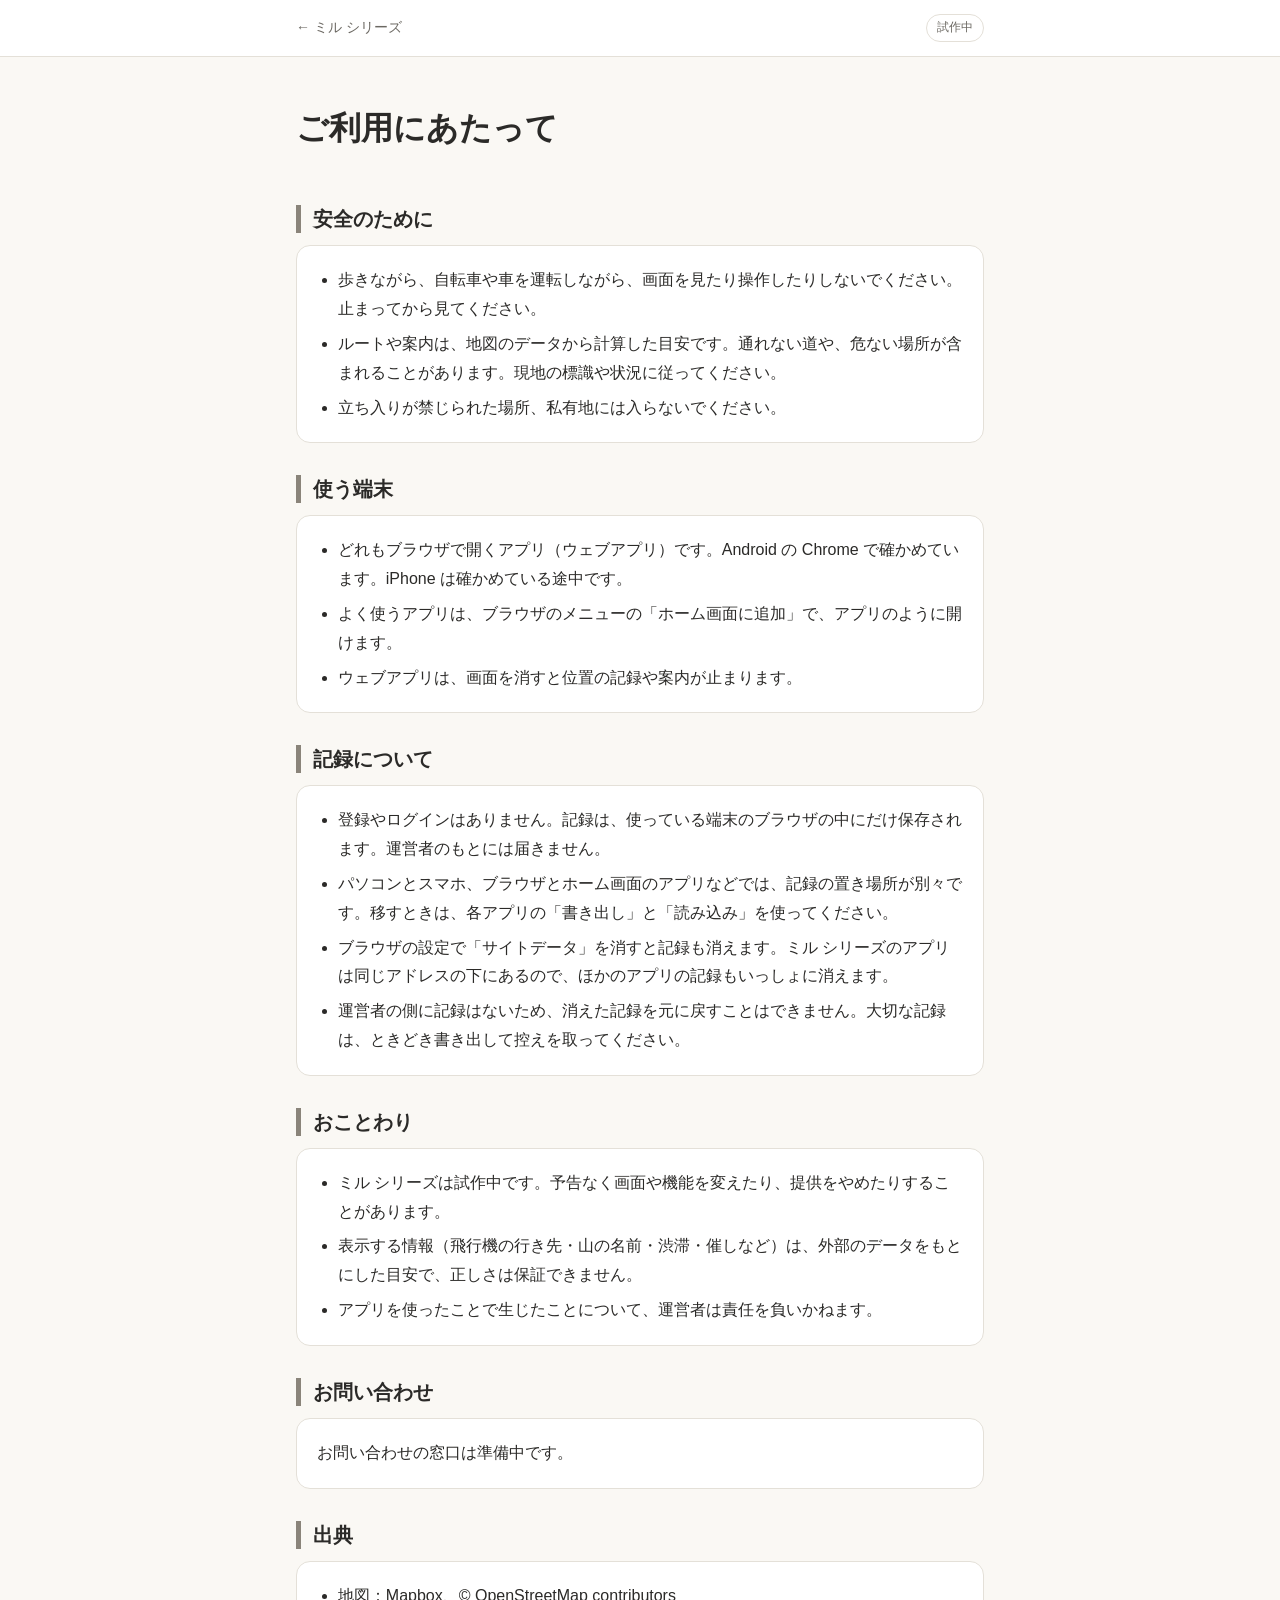
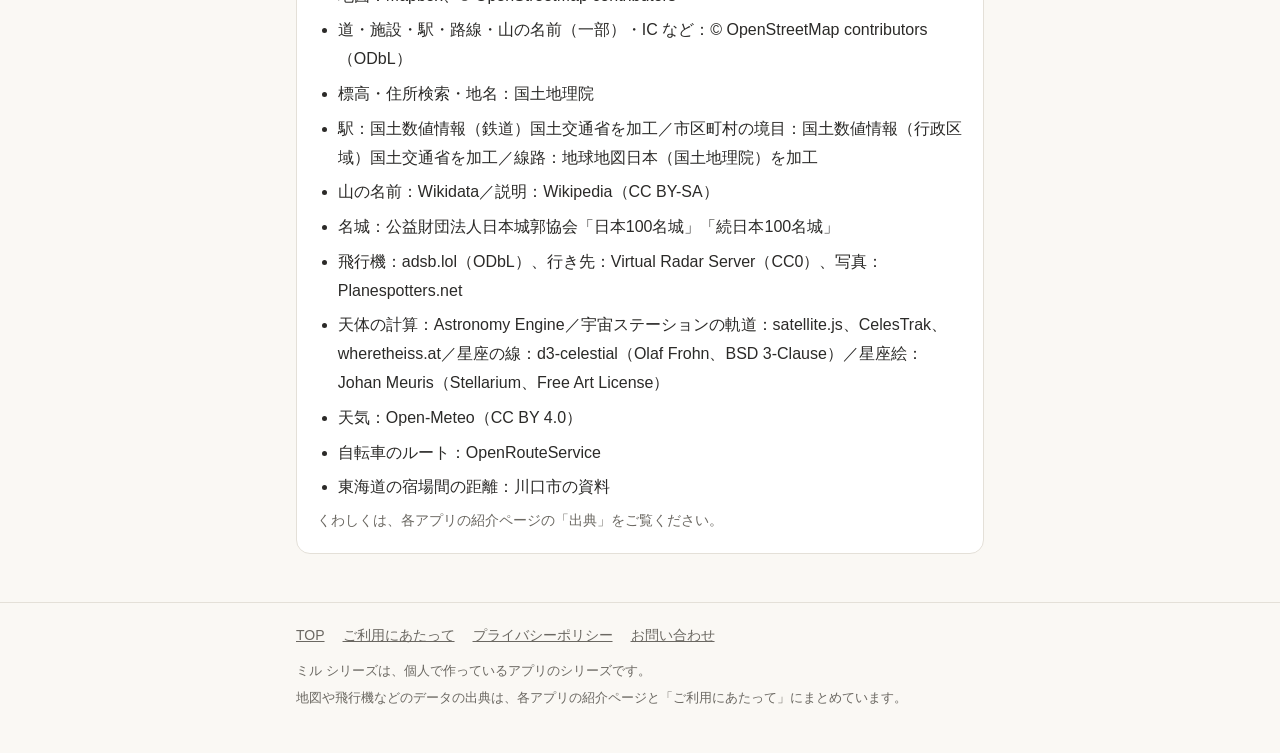
==== notes.html @ 1e2b27ea "Add files via upload" ====
<!DOCTYPE html>
<html lang="ja">
<head>
<meta charset="utf-8">
<meta name="viewport" content="width=device-width, initial-scale=1">
<!-- 公開するまでは検索に出さない（公開するときにこの1行を消す） -->
<meta name="robots" content="noindex, nofollow">
<title>ご利用にあたって｜ミル シリーズ</title>
<meta name="description" content="ミル シリーズを使う前に知っておいてほしいこと、出典、お問い合わせ。">
<meta name="theme-color" content="#faf8f4" media="(prefers-color-scheme: light)">
<meta name="theme-color" content="#1c1f1e" media="(prefers-color-scheme: dark)">
<meta property="og:type" content="website">
<meta property="og:title" content="ご利用にあたって｜ミル シリーズ">
<meta property="og:description" content="ミル シリーズを使う前に知っておいてほしいこと、出典、お問い合わせ。">
<meta property="og:image" content="https://nhori-navi.github.io/og.png">
<meta name="twitter:card" content="summary_large_image">
<link rel="icon" type="image/png" href="favicon-48.png">
<link rel="apple-touch-icon" href="apple-touch-icon.png">
<link rel="stylesheet" href="style.css?v=3">
<script src="site.js?v=3" defer></script>
</head>
<body>
<header class="site"><div class="wrap narrow">
  <a class="back" href="./">← <span class="series">ミル シリーズ</span></a><span class="badge-trial">試作中</span>
</div></header>

<main class="wrap narrow">
  <div class="hero"><h1>ご利用にあたって</h1></div>

  <section>
    <h2>安全のために</h2>
    <div class="box"><ul class="plain">
      <li>歩きながら、自転車や車を運転しながら、画面を見たり操作したりしないでください。止まってから見てください。</li>
      <li>ルートや案内は、地図のデータから計算した目安です。通れない道や、危ない場所が含まれることがあります。現地の標識や状況に従ってください。</li>
      <li>立ち入りが禁じられた場所、私有地には入らないでください。</li>
    </ul></div>
  </section>

  <section>
    <h2>使う端末</h2>
    <div class="box"><ul class="plain">
      <li>どれもブラウザで開くアプリ（ウェブアプリ）です。Android の Chrome で確かめています。iPhone は確かめている途中です。</li>
      <li>よく使うアプリは、ブラウザのメニューの「ホーム画面に追加」で、アプリのように開けます。</li>
      <li>ウェブアプリは、画面を消すと位置の記録や案内が止まります。</li>
    </ul></div>
  </section>

  <section>
    <h2>記録について</h2>
    <div class="box"><ul class="plain">
      <li>登録やログインはありません。記録は、使っている端末のブラウザの中にだけ保存されます。運営者のもとには届きません。</li>
      <li>パソコンとスマホ、ブラウザとホーム画面のアプリなどでは、記録の置き場所が別々です。移すときは、各アプリの「書き出し」と「読み込み」を使ってください。</li>
      <li>ブラウザの設定で「サイトデータ」を消すと記録も消えます。ミル シリーズのアプリは同じアドレスの下にあるので、ほかのアプリの記録もいっしょに消えます。</li>
      <li>運営者の側に記録はないため、消えた記録を元に戻すことはできません。大切な記録は、ときどき書き出して控えを取ってください。</li>
    </ul></div>
  </section>

  <section>
    <h2>おことわり</h2>
    <div class="box"><ul class="plain">
      <li>ミル シリーズは試作中です。予告なく画面や機能を変えたり、提供をやめたりすることがあります。</li>
      <li>表示する情報（飛行機の行き先・山の名前・渋滞・催しなど）は、外部のデータをもとにした目安で、正しさは保証できません。</li>
      <li>アプリを使ったことで生じたことについて、運営者は責任を負いかねます。</li>
    </ul></div>
  </section>

  <section id="contact">
    <h2>お問い合わせ</h2>
    <div class="box"><p>お問い合わせの窓口は準備中です。</p></div>
  </section>

  <section>
    <h2>出典</h2>
    <div class="box"><ul class="plain">
      <li>地図：Mapbox、© OpenStreetMap contributors</li>
      <li>道・施設・駅・路線・山の名前（一部）・IC など：© OpenStreetMap contributors（ODbL）</li>
      <li>標高・住所検索・地名：国土地理院</li>
      <li>駅：国土数値情報（鉄道）国土交通省を加工／市区町村の境目：国土数値情報（行政区域）国土交通省を加工／線路：地球地図日本（国土地理院）を加工</li>
      <li>山の名前：Wikidata／説明：Wikipedia（CC BY-SA）</li>
      <li>名城：公益財団法人日本城郭協会「日本100名城」「続日本100名城」</li>
      <li>飛行機：adsb.lol（ODbL）、行き先：Virtual Radar Server（CC0）、写真：Planespotters.net</li>
      <li>天体の計算：Astronomy Engine／宇宙ステーションの軌道：satellite.js、CelesTrak、wheretheiss.at／星座の線：d3-celestial（Olaf Frohn、BSD 3-Clause）／星座絵：Johan Meuris（Stellarium、Free Art License）</li>
      <li>天気：Open-Meteo（CC BY 4.0）</li>
      <li>自転車のルート：OpenRouteService</li>
      <li>東海道の宿場間の距離：川口市の資料</li>
    </ul>
    <p class="note">くわしくは、各アプリの紹介ページの「出典」をご覧ください。</p></div>
  </section>
</main>

<footer class="site"><div class="wrap narrow">
  <nav><a href="./">TOP</a><a href="notes.html">ご利用にあたって</a><a href="policy.html">プライバシーポリシー</a><a href="notes.html#contact">お問い合わせ</a></nav>
  <p><span class="series">ミル シリーズ</span>は、個人で作っているアプリのシリーズです。</p>
  <p>地図や飛行機などのデータの出典は、各アプリの紹介ページと「ご利用にあたって」にまとめています。</p>
</div></footer>
</body>
</html>
---- style.css ----
/* ミル シリーズ 共通の見た目（v3：2026-10-28 6つのアプリ・本物のアイコン・暗い画面） */
:root{
  --bg:#faf8f4; --card:#fff; --text:#2b2a28; --sub:#6b6862; --line:#e4e0d8; --soft:#f3f0ea;
  /* アプリの色（アプリの中の色にそろえ、文字にしても読める濃さに） */
  --michi:#1e8a4c; --megu:#7a5c8e; --ten:#2f68b8; --yama:#3f7a45; --komu:#c9663f; --chari:#3d8b6e;
  --app:#8a847a;
}
@media (prefers-color-scheme: dark){
  :root{--bg:#1c1f1e; --card:#262b29; --text:#eef1ef; --sub:#b4bcb7; --line:#3a413e; --soft:#2d3330;
    --michi:#5ccf8a; --megu:#c4a3da; --ten:#86b4ef; --yama:#8cc493; --komu:#f0a27e; --chari:#7fcdb0}
}
.app-michi{--app:var(--michi)} .app-megu{--app:var(--megu)} .app-ten{--app:var(--ten)} .app-yama{--app:var(--yama)} .app-komu{--app:var(--komu)} .app-chari{--app:var(--chari)}
*{box-sizing:border-box}
html{-webkit-text-size-adjust:100%}
body{margin:0;background:var(--bg);color:var(--text);font-size:16px;line-height:1.8;
  font-family:"Hiragino Sans","Hiragino Kaku Gothic ProN","Noto Sans JP","Yu Gothic UI","Meiryo",sans-serif}
a{color:var(--app)}
img{max-width:100%}
.wrap{max-width:960px;margin:0 auto;padding:0 16px}
.narrow{max-width:720px}

/* 上の帯 */
header.site{background:var(--card);border-bottom:1px solid var(--line)}
header.site .wrap{display:flex;align-items:center;justify-content:space-between;gap:12px;min-height:56px}
.brand{font-weight:700;color:var(--text);text-decoration:none;display:flex;align-items:center;gap:8px}
.brand img{width:28px;height:28px;border-radius:7px}
.back{font-size:14px;color:var(--sub);text-decoration:none}
.badge-trial{font-size:12px;color:var(--sub);border:1px solid var(--line);border-radius:999px;padding:2px 10px;white-space:nowrap}

/* はじめの見出し */
.hero{padding:36px 0 8px}
.hero h1{font-size:26px;line-height:1.45;margin:0 0 14px}
.lead{margin:0 0 12px}
.app-title{display:flex;align-items:center;gap:14px;margin-bottom:12px}
.app-title h1{margin:0;line-height:1.3}
.app-title .yomi{display:block;font-size:13px;font-weight:400;color:var(--sub)}

/* アプリの印（本物のアイコン。ないアプリは頭文字の丸） */
.mark{width:52px;height:52px;border-radius:13px;background:var(--app);color:#fff;display:flex;align-items:center;justify-content:center;font-size:22px;font-weight:700;flex:none;overflow:hidden;box-shadow:0 1px 3px rgba(0,0,0,.18)}
.mark img{width:100%;height:100%;display:block}
.mark.big{width:68px;height:68px;border-radius:16px;font-size:28px}
.mark.small{width:40px;height:40px;border-radius:10px;font-size:17px}

/* カード */
.cards{display:grid;grid-template-columns:1fr;gap:16px;margin:20px 0}
.card{background:var(--card);border:1px solid var(--line);border-top:5px solid var(--app);border-radius:14px;padding:18px 20px;display:flex;flex-direction:column}
.card-head{display:flex;align-items:center;gap:12px}
.name{font-weight:700;font-size:19px;margin:0;line-height:1.3}
.meta{font-size:13px;color:var(--sub);margin:0}
.cards.mini .card{padding:14px 16px}
.cards.mini .name{font-size:17px}

/* ボタン（指で押しやすい高さ） */
.btns{display:flex;gap:10px;flex-wrap:wrap}
.btn{display:inline-flex;align-items:center;justify-content:center;min-height:48px;padding:0 22px;border-radius:10px;text-decoration:none;font-weight:700;font-size:15px}
.btn.main{background:var(--app);color:#fff}
.btn.sub{background:var(--card);border:1px solid var(--line);color:var(--text)}
.btn:hover{filter:brightness(1.06)}
@media (prefers-color-scheme: dark){.btn.main{color:#14201a}}

/* 本文のまとまり */
section{margin:32px 0}
h2{font-size:20px;line-height:1.4;margin:0 0 12px;padding-left:12px;border-left:5px solid var(--app)}
h2 .sub{font-size:13px;font-weight:400;color:var(--sub);margin-left:6px}
h3{font-size:16px;margin:16px 0 4px}
.box{background:var(--card);border:1px solid var(--line);border-radius:14px;padding:14px 20px}
.box p{margin:6px 0}
ul.plain,ol.steps{margin:0;padding-left:1.3em}
ul.plain li,ol.steps li{margin:6px 0}
ul.tags{list-style:none;margin:0;padding:0}
ul.tags li{display:flex;gap:10px;align-items:flex-start;margin:8px 0}
.tag{flex:none;font-size:12px;font-weight:700;border-radius:6px;padding:1px 8px;margin-top:4px;line-height:1.7}
.tag.ok{background:#e3efe4;color:#2f5a33}
.tag.wip{background:#fbebd9;color:#7a4a12}
.tag.plan{background:#eceae4;color:#55534d}
.note{font-size:14px;color:var(--sub)}
.warn{background:#fdf0e9;border:2px solid var(--komu);border-radius:14px;padding:12px 18px;font-weight:700;color:#7a3416;margin:20px 0 0}
@media (prefers-color-scheme: dark){.warn{background:#3a2a22;color:#f6c9b2}}

/* 「〜たら」の場面 */
ul.scenes{list-style:none;margin:12px 0 16px;padding:0;flex:1}
ul.scenes li{position:relative;padding-left:16px;margin:4px 0;line-height:1.65}
ul.scenes li::before{content:"";position:absolute;left:2px;top:.62em;width:6px;height:6px;border-radius:50%;background:var(--app)}
.hero ul.scenes li{font-weight:700;font-size:17px}

/* TOPの冒頭 */
.eyebrow{font-size:14px;color:var(--sub);letter-spacing:.15em;margin:0 0 10px}
ul.hero-lines{list-style:none;margin:0 0 18px;padding:0}
ul.hero-lines li{font-size:21px;font-weight:700;line-height:1.6;color:var(--app);margin:2px 0}

/* 4つのつながり */
.link-box{background:var(--card);border:1px solid var(--line);border-radius:14px;padding:16px 20px}
.link-icons{display:flex;gap:10px;align-items:center;margin-bottom:8px}
.link-icons .plus{color:var(--sub);font-weight:700}
ul.links{list-style:none;margin:0;padding:0}
ul.links li{display:flex;gap:10px;margin:10px 0;line-height:1.6}
ul.links li b.ic{flex:none;width:28px;text-align:center;font-size:20px;line-height:1.3}

/* パソコンで見ている人にだけ出す一言（マウスで操作する端末） */
.pc-note{display:none;background:#eef3f9;border-radius:10px;padding:10px 14px;font-size:14px;color:#2f4f73;margin:16px 0}
@media (hover:hover) and (pointer:fine){.pc-note{display:block}}
@media (prefers-color-scheme: dark){.pc-note{background:#22303f;color:#c3d6ee}}

/* 表（送る情報など） */
.tbl{width:100%;border-collapse:collapse;font-size:14px;line-height:1.6}
.tbl th,.tbl td{border-bottom:1px solid var(--line);padding:8px 6px;text-align:left;vertical-align:top}
.tbl th{font-weight:700;background:var(--soft)}
.tbl-wrap{overflow-x:auto}

/* 下の帯 */
footer.site{border-top:1px solid var(--line);margin-top:48px;padding:20px 0 40px;font-size:13px;color:var(--sub)}
footer.site p{margin:4px 0}
footer.site nav{display:flex;flex-wrap:wrap;gap:6px 18px;margin-bottom:10px}
footer.site nav a{color:var(--sub);font-size:14px}

/* 画面が広いとき（パソコン・タブレット） */
@media (min-width:720px){
  .cards{grid-template-columns:1fr 1fr}
  .hero{padding-top:48px}
  .hero h1{font-size:32px}
  ul.hero-lines li{font-size:26px}
}
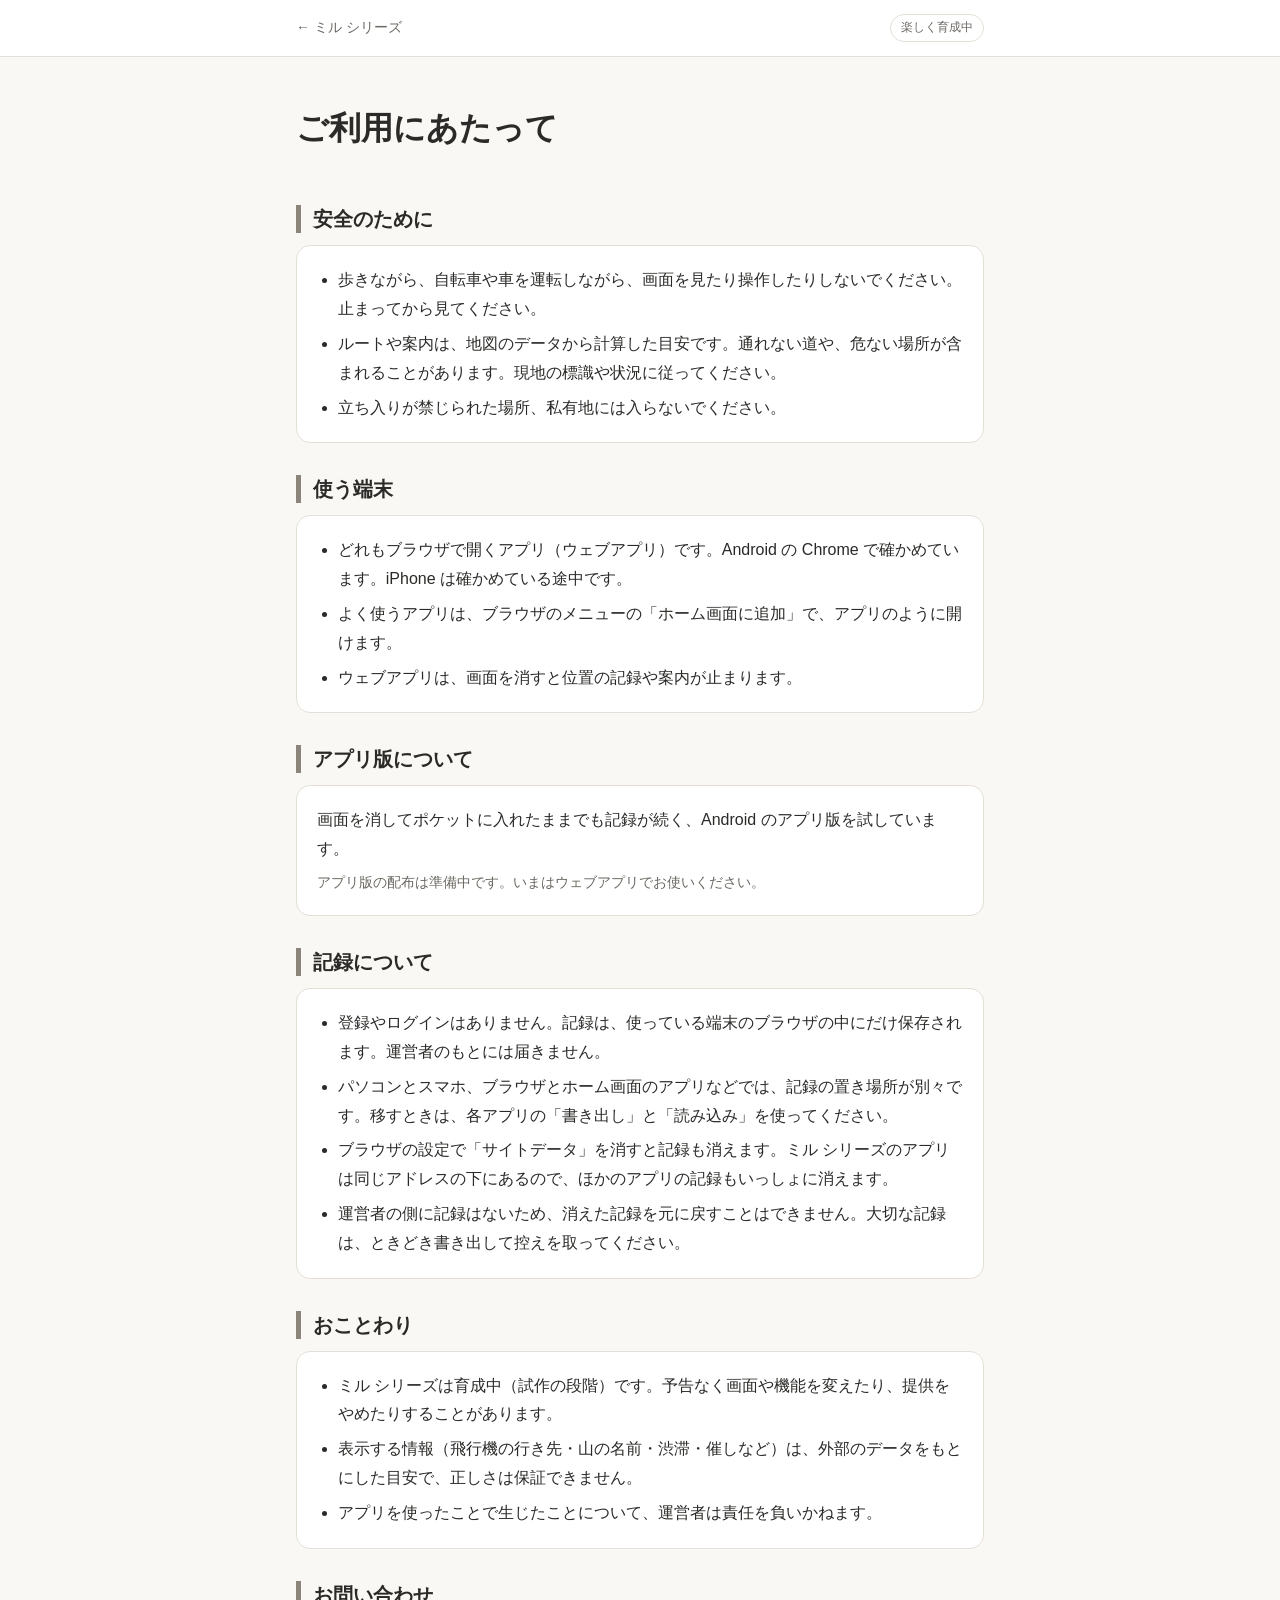
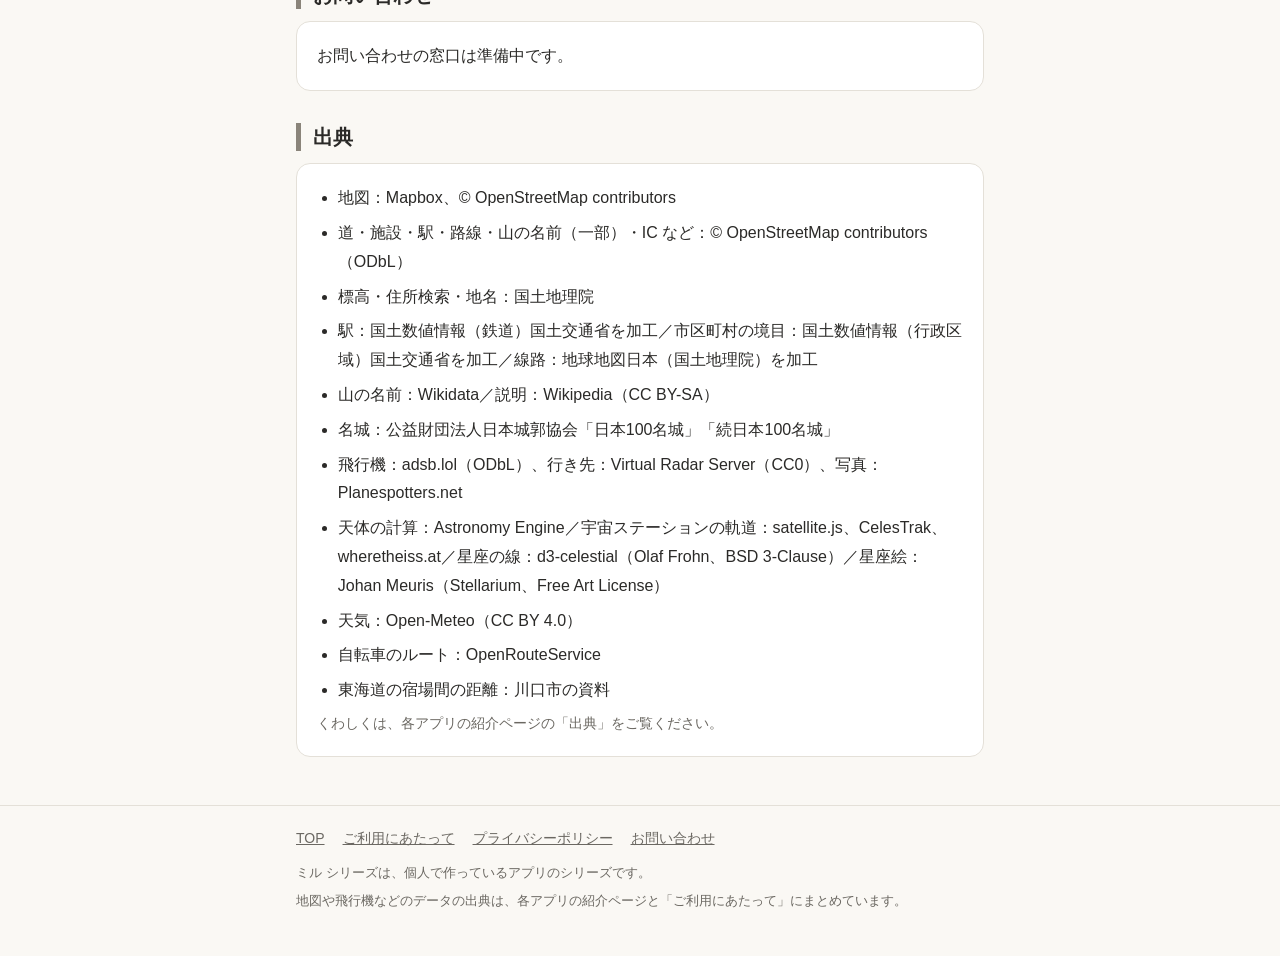
==== commit 1bf0ee34: "Add files via upload" ====
--- a/notes.html
+++ b/notes.html
@@ -21,7 +21,7 @@
 </head>
 <body>
 <header class="site"><div class="wrap narrow">
-  <a class="back" href="./">← <span class="series">ミル シリーズ</span></a><span class="badge-trial">試作中</span>
+  <a class="back" href="./">← <span class="series">ミル シリーズ</span></a><span class="badge-trial">楽しく育成中</span>
 </div></header>
 
 <main class="wrap narrow">
@@ -46,6 +46,14 @@
   </section>
 
   <section>
+    <h2>アプリ版について</h2>
+    <div class="box">
+      <p>画面を消してポケットに入れたままでも記録が続く、Android のアプリ版を試しています。</p>
+      <p class="note">アプリ版の配布は準備中です。いまはウェブアプリでお使いください。</p>
+    </div>
+  </section>
+
+  <section>
     <h2>記録について</h2>
     <div class="box"><ul class="plain">
       <li>登録やログインはありません。記録は、使っている端末のブラウザの中にだけ保存されます。運営者のもとには届きません。</li>
@@ -58,7 +66,7 @@
   <section>
     <h2>おことわり</h2>
     <div class="box"><ul class="plain">
-      <li>ミル シリーズは試作中です。予告なく画面や機能を変えたり、提供をやめたりすることがあります。</li>
+      <li>ミル シリーズは育成中（試作の段階）です。予告なく画面や機能を変えたり、提供をやめたりすることがあります。</li>
       <li>表示する情報（飛行機の行き先・山の名前・渋滞・催しなど）は、外部のデータをもとにした目安で、正しさは保証できません。</li>
       <li>アプリを使ったことで生じたことについて、運営者は責任を負いかねます。</li>
     </ul></div>
